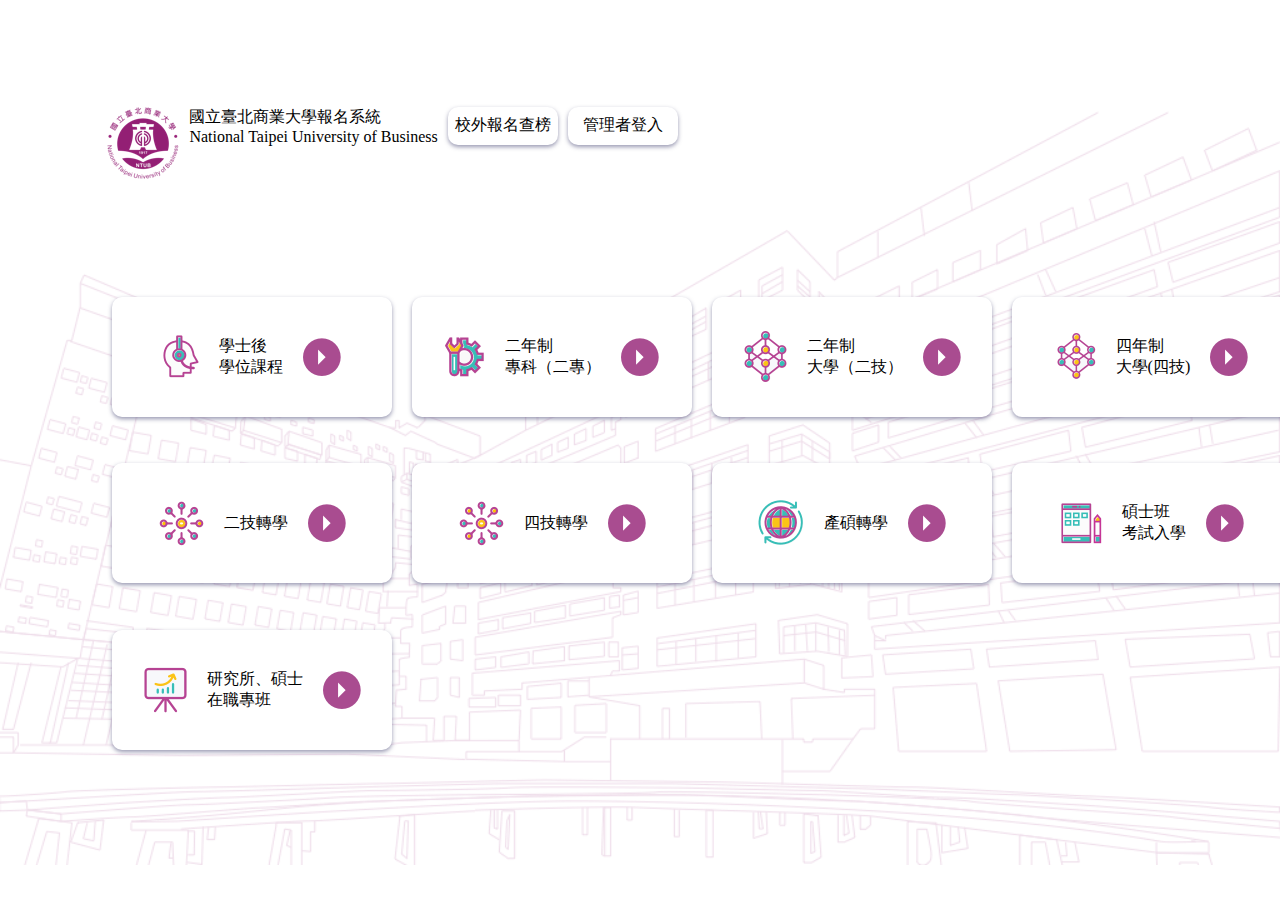
==== index.html @ ac7bb2fc "first commit" ====
<html>
	<head>
		<title>signup</title>
		<meta charset="utf-8" />
		<meta name="viewport" content="width=device-width, initial-scale=1, user-scalable=no" />
		<link rel="stylesheet" href="assets/css/main.css" />
	</head>
	<body class="main">
    <header id="header">
                    <div class="title">
                        <div class="item"><img src="images/logo.png"></div>
                        <div class="item">國立臺北商業大學報名系統<br>National Taipei University of Business</div>
                        <div class="button">校外報名查榜</div>
                        <div class="button">管理者登入</div> 
                       </div>
                       <div class="inner">
                          <div class="card">
                            <div class="cardd"><img src="images/1.png"></div>
                            <div class="cardd">學士後<br>學位課程</div>
                            <div class="cardd"><img src="images/dir.png"></div>
                          </div> 
                           <div class="card">
                              <div class="cardd"><img src="images/2.png"></div>
                              <div class="cardd">二年制<br> 專科（二專）</div>
                              <div class="cardd"><img src="images/dir.png"></div>
                            </div> 
                            <div class="card">
                                <div class="cardd"><img src="images/3.png"></div>
                                <div class="cardd">二年制<br> 大學（二技）</div>
                                <div class="cardd"><img src="images/dir.png"></div>
                              </div> 
                              <div class="card">
                                  <div class="cardd"><img src="images/4.png"></div>
                                  <div class="cardd">四年制<br> 大學(四技)</div>
                                  <div class="cardd"><img src="images/dir.png"></div>
                                </div> 
                                <div class="card">
                                    <div class="cardd"><img src="images/5.png"></div>
                                    <div class="cardd">二技轉學</div>
                                    <div class="cardd"><img src="images/dir.png"></div>
                                  </div> 
                                <div class="card">
                                      <div class="cardd"><img src="images/6.png"></div>
                                      <div class="cardd">四技轉學 </div>
                                      <div class="cardd"><img src="images/dir.png"></div>
                                    </div> 
                                <div class="card">
                                        <div class="cardd"><img src="images/7.png"></div>
                                        <div class="cardd">產碩轉學 </div>
                                        <div class="cardd"><img src="images/dir.png"></div>
                                      </div> 
                                 <div class="card">
                                          <div class="cardd"><img src="images/8.png"></div>
                                          <div class="cardd">碩士班<br> 考試入學</div>
                                          <div class="cardd"><img src="images/dir.png"></div>
                                        </div> 
                                 <div class="card">
                                            <div class="cardd"><img src="images/9.png"></div>
                                            <div class="cardd">研究所、碩士<br> 在職專班</div>
                                            <div class="cardd"><img src="images/dir.png"></div>
                                          </div>  
                      </div>
                    </div>
                </header>
     </body>
    </html>
---- assets/css/main.css ----
.main{
  padding: 0;
  margin: 0;
 background-image: url('images/bg.png');
 background-repeat: no-repeat;
 background-size: 100vw;
 justify-content: flex-end;
}
.title{
  width: 100%;
  margin: 0%;
  padding: 8%;
  display: flex;
  flex-direction: row;
}
.title>.item{
  margin: 5px;
  padding: 5px;
  padding: 0;
 
}
.title>.button{
  margin: 5px;
  padding: 8px 5px 0px 5px;
  text-align: center;
  width:100px;
  height:30px;
  border-radius: 10px;
  box-shadow: 0px 2px 4px rgba(20%,20%,40%,0.5);
}
.inner{
  width: 100%;
  height: 500px;
  margin: 0%;
  padding: 0px 8%;
  display: flex;
  flex-direction: row;
  flex-wrap: wrap;
}
.inner>.card{
  display: flex;
  flex-direction: row;
  align-items: center;
  justify-content: center;
  margin: 10px 10px;
  padding: 20px;
  height: 80px;
  width: 240px;
  background-color: #FFFFFF;
  border-radius: 10px;
  box-shadow: 0px 2px 4px rgba(20%,20%,40%,0.5);
}
.inner>.card>.cardd{
  align-items: center;
  margin:10px;

}
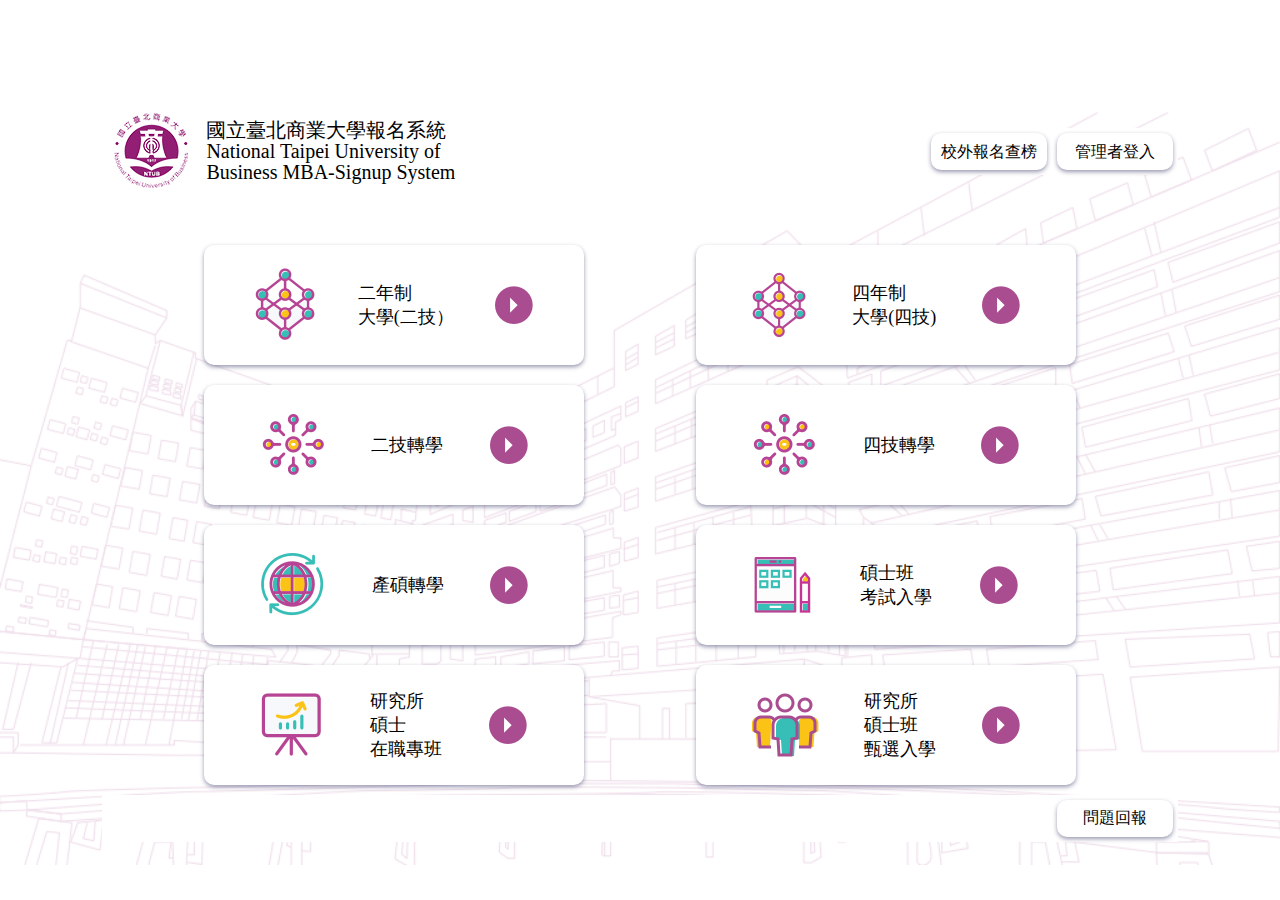
==== commit 492b1fd2: "rwd" ====
--- a/index.html
+++ b/index.html
@@ -9,24 +9,17 @@
     <header id="header">
                     <div class="title">
                         <div class="item"><img src="images/logo.png"></div>
-                        <div class="item">國立臺北商業大學報名系統<br>National Taipei University of Business</div>
-                        <div class="button">校外報名查榜</div>
+                        <div class="item">國立臺北商業大學報名系統
+                         <br>National Taipei University of Business MBA-Signup System</div>
+                                      <div class="title1">
+                                      <div class="button">校外報名查榜</div>
                         <div class="button">管理者登入</div> 
+                      </div>
                        </div>
                        <div class="inner">
-                          <div class="card">
-                            <div class="cardd"><img src="images/1.png"></div>
-                            <div class="cardd">學士後<br>學位課程</div>
-                            <div class="cardd"><img src="images/dir.png"></div>
-                          </div> 
-                           <div class="card">
-                              <div class="cardd"><img src="images/2.png"></div>
-                              <div class="cardd">二年制<br> 專科（二專）</div>
-                              <div class="cardd"><img src="images/dir.png"></div>
-                            </div> 
                             <div class="card">
                                 <div class="cardd"><img src="images/3.png"></div>
-                                <div class="cardd">二年制<br> 大學（二技）</div>
+                                <div class="cardd">二年制<br> 大學(二技）</div>
                                 <div class="cardd"><img src="images/dir.png"></div>
                               </div> 
                               <div class="card">
@@ -54,12 +47,23 @@
                                           <div class="cardd">碩士班<br> 考試入學</div>
                                           <div class="cardd"><img src="images/dir.png"></div>
                                         </div> 
+                                      
                                  <div class="card">
                                             <div class="cardd"><img src="images/9.png"></div>
-                                            <div class="cardd">研究所、碩士<br> 在職專班</div>
+                                            <div class="cardd">研究所<br>碩士<br> 在職專班</div>
                                             <div class="cardd"><img src="images/dir.png"></div>
                                           </div>  
+                                <div class="card">
+                                            <div class="cardd"><img src="images/10.png"></div>
+                                            <div class="cardd">研究所<br>碩士班<br> 甄選入學</div>
+                                            <div class="cardd"><img src="images/dir.png"></div>
+                                          </div>  
+                                          <div class="title1">
+                                              <div class="button">問題回報</div>
+                                            </div>
+                                          
                       </div>
+                     
                     </div>
                 </header>
      </body>
--- a/assets/css/main.css
+++ b/assets/css/main.css
@@ -1,42 +1,93 @@
 .main{
-  padding: 0;
-  margin: 0;
+ padding: 0;
+ margin: 0;
  background-image: url('images/bg.png');
  background-repeat: no-repeat;
  background-size: 100vw;
- justify-content: flex-end;
 }
+.header{
+  flex-direction: row;
+  align-items: center;
+}
+
 .title{
-  width: 100%;
   margin: 0%;
-  padding: 8%;
+  padding: 8% 8% 2% 8% ;
   display: flex;
   flex-direction: row;
+  align-items: center;
+  font-size: 20px;
+  line-height: 21px;　　
 }
+
 .title>.item{
   margin: 5px;
   padding: 5px;
   padding: 0;
- 
+ }
+ .title1{
+  width: 100%;
+  display: flex;
+  flex-direction: row;
+  align-items: center;
+  justify-content:flex-end;
+  background-color: #FFFFFF;
 }
-.title>.button{
+
+.title1>.button{
   margin: 5px;
-  padding: 8px 5px 0px 5px;
+  padding: 8px;
   text-align: center;
   width:100px;
-  height:30px;
   border-radius: 10px;
   box-shadow: 0px 2px 4px rgba(20%,20%,40%,0.5);
+  font-size: 16px;
+  align-items: center;
+}
+@media all and (max-width: 800px) {
+  .title{
+    font-size: 14px;
+    line-height: 18px;
+  }
+}
+@media all and (max-width: 800px) {
+  .title1>.button{
+    font-size: 14px;
+  }
+}
+@media all and (max-width: 500px) {
+  .title{
+    font-size: 9px;
+    line-height: 13px;
+  }
+}
+@media all and (max-width: 500px) {
+  .title1 {
+    flex-direction: column;
+  }
+}
+@media all and (max-width: 500px) {
+  .title1>.button{
+    text-align: center;
+    font-size: 6px;
+    margin: 5px;
+    padding: 8px 5px 0px 5px;
+    text-align: center;
+    width:60px;
+    height:30px;
+  }
 }
 .inner{
-  width: 100%;
   height: 500px;
   margin: 0%;
-  padding: 0px 8%;
+  padding: 8px 8%;
   display: flex;
   flex-direction: row;
   flex-wrap: wrap;
+  font-size: 18px;
+  justify-content: space-evenly;
 }
+
 .inner>.card{
   display: flex;
   flex-direction: row;
@@ -45,13 +96,30 @@
   margin: 10px 10px;
   padding: 20px;
   height: 80px;
-  width: 240px;
+  width: 340px;
   background-color: #FFFFFF;
   border-radius: 10px;
   box-shadow: 0px 2px 4px rgba(20%,20%,40%,0.5);
+  justify-content: space-evenly;
 }
+
+@media all and (max-width: 800px) {
+  .inner>.card{
+    display: flex;
+    flex-direction: row;
+    align-items: center;
+    justify-content: center;
+    height: 60px;
+    width: 240px;
+    font-size: 14px;
+  }
+}
+
 .inner>.card>.cardd{
   align-items: center;
   margin:10px;
-
+}
+.inner>.card1>.cardd{
+  align-items: center;
+  margin:10px;
 }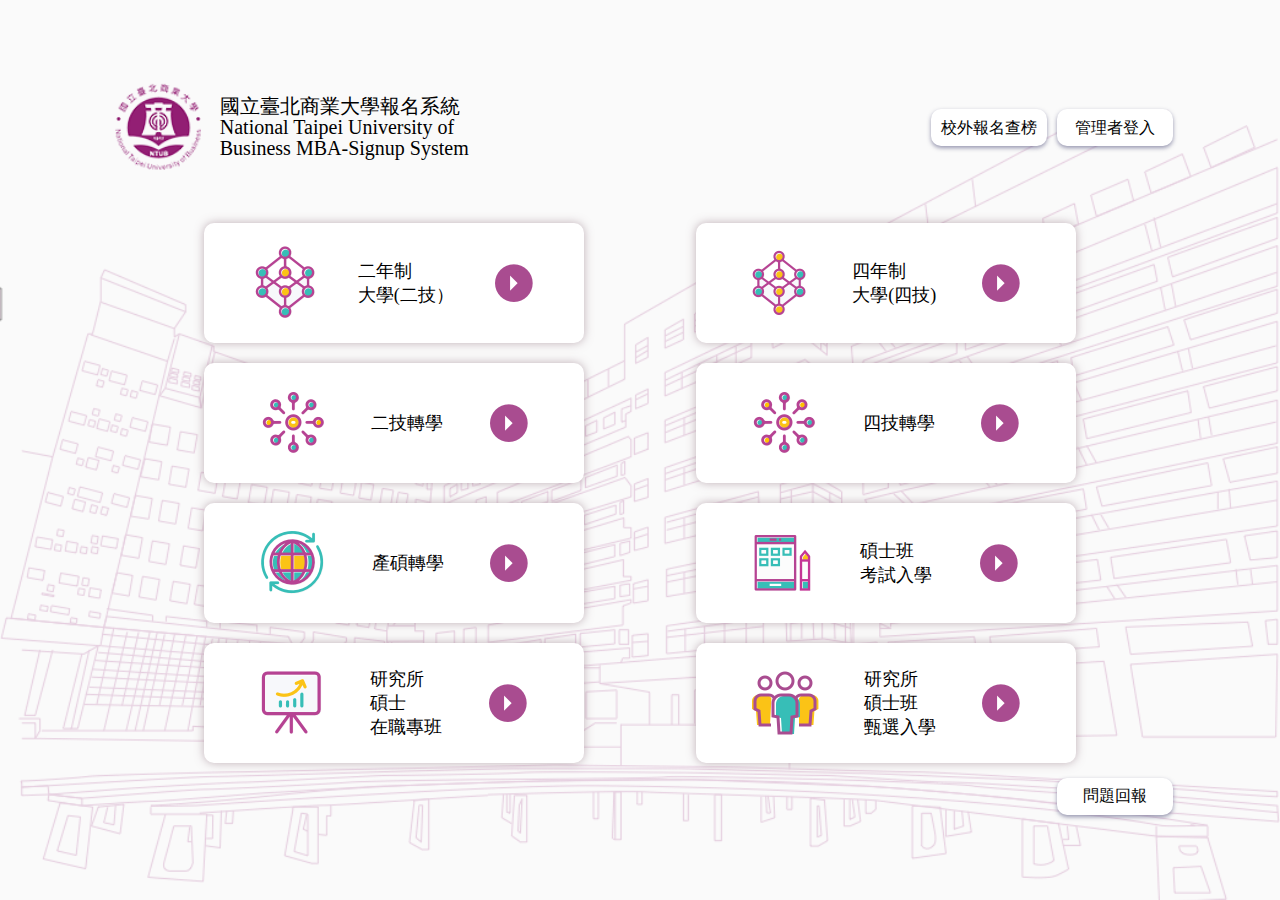
==== commit 117d14ab: "finish" ====
--- a/index.html
+++ b/index.html
@@ -10,7 +10,7 @@
                     <div class="title">
                         <div class="item"><img src="images/logo.png"></div>
                         <div class="item">國立臺北商業大學報名系統
-                         <br>National Taipei University of Business MBA-Signup System</div>
+                        <p class="en">National Taipei University of Business MBA-Signup System</p></div>
                                       <div class="title1">
                                       <div class="button">校外報名查榜</div>
                         <div class="button">管理者登入</div> 
@@ -18,45 +18,45 @@
                        </div>
                        <div class="inner">
                             <div class="card">
-                                <div class="cardd"><img src="images/3.png"></div>
+                                <div class="cardd1"><img src="images/3.png"></div>
                                 <div class="cardd">二年制<br> 大學(二技）</div>
-                                <div class="cardd"><img src="images/dir.png"></div>
+                                <div class="cardd1"><img src="images/dir.png"></div>
                               </div> 
                               <div class="card">
-                                  <div class="cardd"><img src="images/4.png"></div>
+                                  <div class="cardd1"><img src="images/4.png"></div>
                                   <div class="cardd">四年制<br> 大學(四技)</div>
-                                  <div class="cardd"><img src="images/dir.png"></div>
+                                  <div class="cardd1"><img src="images/dir.png"></div>
                                 </div> 
                                 <div class="card">
-                                    <div class="cardd"><img src="images/5.png"></div>
+                                    <div class="cardd1"><img src="images/5.png"></div>
                                     <div class="cardd">二技轉學</div>
-                                    <div class="cardd"><img src="images/dir.png"></div>
+                                    <div class="cardd1"><img src="images/dir.png"></div>
                                   </div> 
                                 <div class="card">
-                                      <div class="cardd"><img src="images/6.png"></div>
+                                      <div class="cardd1"><img src="images/6.png"></div>
                                       <div class="cardd">四技轉學 </div>
-                                      <div class="cardd"><img src="images/dir.png"></div>
+                                      <div class="cardd1"><img src="images/dir.png"></div>
                                     </div> 
                                 <div class="card">
-                                        <div class="cardd"><img src="images/7.png"></div>
+                                        <div class="cardd1"><img src="images/7.png"></div>
                                         <div class="cardd">產碩轉學 </div>
-                                        <div class="cardd"><img src="images/dir.png"></div>
+                                        <div class="cardd1"><img src="images/dir.png"></div>
                                       </div> 
                                  <div class="card">
-                                          <div class="cardd"><img src="images/8.png"></div>
+                                          <div class="cardd1"><img src="images/8.png"></div>
                                           <div class="cardd">碩士班<br> 考試入學</div>
-                                          <div class="cardd"><img src="images/dir.png"></div>
+                                          <div class="cardd1"><img src="images/dir.png"></div>
                                         </div> 
                                       
                                  <div class="card">
-                                            <div class="cardd"><img src="images/9.png"></div>
+                                            <div class="cardd1"><img src="images/9.png"></div>
                                             <div class="cardd">研究所<br>碩士<br> 在職專班</div>
-                                            <div class="cardd"><img src="images/dir.png"></div>
+                                            <div class="cardd1"><img src="images/dir.png"></div>
                                           </div>  
                                 <div class="card">
-                                            <div class="cardd"><img src="images/10.png"></div>
+                                            <div class="cardd1"><img src="images/10.png"></div>
                                             <div class="cardd">研究所<br>碩士班<br> 甄選入學</div>
-                                            <div class="cardd"><img src="images/dir.png"></div>
+                                            <div class="cardd1"><img src="images/dir.png"></div>
                                           </div>  
                                           <div class="title1">
                                               <div class="button">問題回報</div>
--- a/assets/css/main.css
+++ b/assets/css/main.css
@@ -1,6 +1,7 @@
 .main{
  padding: 0;
  margin: 0;
+ background-color: rgba(243, 243, 243, 0.432);
  background-image: url('images/bg.png');
  background-repeat: no-repeat;
  background-size: 100vw;
@@ -12,26 +13,51 @@
 
 .title{
   margin: 0%;
-  padding: 8% 8% 2% 8% ;
+  padding: 6% 8% 2% 8% ;
   display: flex;
   flex-direction: row;
   align-items: center;
   font-size: 20px;
   line-height: 21px;　　
 }
+.en{
+  margin: 0%;
+}
 
+@media all and (max-width: 500px) {
+.en{
+  display: none;
+}
+}
 .title>.item{
-  margin: 5px;
-  padding: 5px;
-  padding: 0;
+  margin: 0px;
+  padding: 0px 5px;
  }
+
+ .item>img{
+  width: 8vw;
+ }
+ @media all and (max-width: 3000px) {
+  .item>img{
+    width: 4vw;
+   }
+}
+@media all and (max-width: 2000px) {
+  .item>img{
+    width: 8vw;
+   }
+}
+ @media all and (max-width: 500px) {
+  .item>img{
+    width: 12vw;
+   }
+}
  .title1{
   width: 100%;
   display: flex;
   flex-direction: row;
   align-items: center;
   justify-content:flex-end;
-  background-color: #FFFFFF;
 }
 
 .title1>.button{
@@ -43,6 +69,7 @@
   box-shadow: 0px 2px 4px rgba(20%,20%,40%,0.5);
   font-size: 16px;
   align-items: center;
+  background-color: #ffffff;
 }
 @media all and (max-width: 800px) {
   .title{
@@ -57,26 +84,27 @@
 }
 @media all and (max-width: 500px) {
   .title{
-    font-size: 9px;
+    font-size: 10px;
     line-height: 13px;
   }
 }
 @media all and (max-width: 500px) {
   .title1 {
     flex-direction: column;
+    align-items:flex-end;
   }
 }
 @media all and (max-width: 500px) {
   .title1>.button{
     text-align: center;
-    font-size: 6px;
-    margin: 5px;
-    padding: 8px 5px 0px 5px;
-    text-align: center;
-    width:60px;
-    height:30px;
+    font-size: 4px;
+    margin: 3px;
+    padding: 5px 5px 5px 5px;
+    width:80px;
+    align-content: flex-end;
   }
 }
+
 .inner{
   height: 500px;
   margin: 0%;
@@ -99,7 +127,7 @@
   width: 340px;
   background-color: #FFFFFF;
   border-radius: 10px;
-  box-shadow: 0px 2px 4px rgba(20%,20%,40%,0.5);
+  box-shadow: 0px 0px 10px rgba(133, 101, 115, 0.5);
   justify-content: space-evenly;
 }
 
@@ -119,7 +147,23 @@
   align-items: center;
   margin:10px;
 }
-.inner>.card1>.cardd{
+.inner>.card>.cardd1{
   align-items: center;
   margin:10px;
-}+}
+@media all and (max-width: 800px) {
+.inner>.card>.cardd1{
+  align-items: center;
+  margin:10px;
+}
+}
+@media all and (max-width: 800px) {
+ .cardd1>img{
+   width: 6vw;
+  }
+  }
+  @media all and (max-width: 500px) {
+    .cardd1>img{
+      width: 9vw;
+     }
+     }